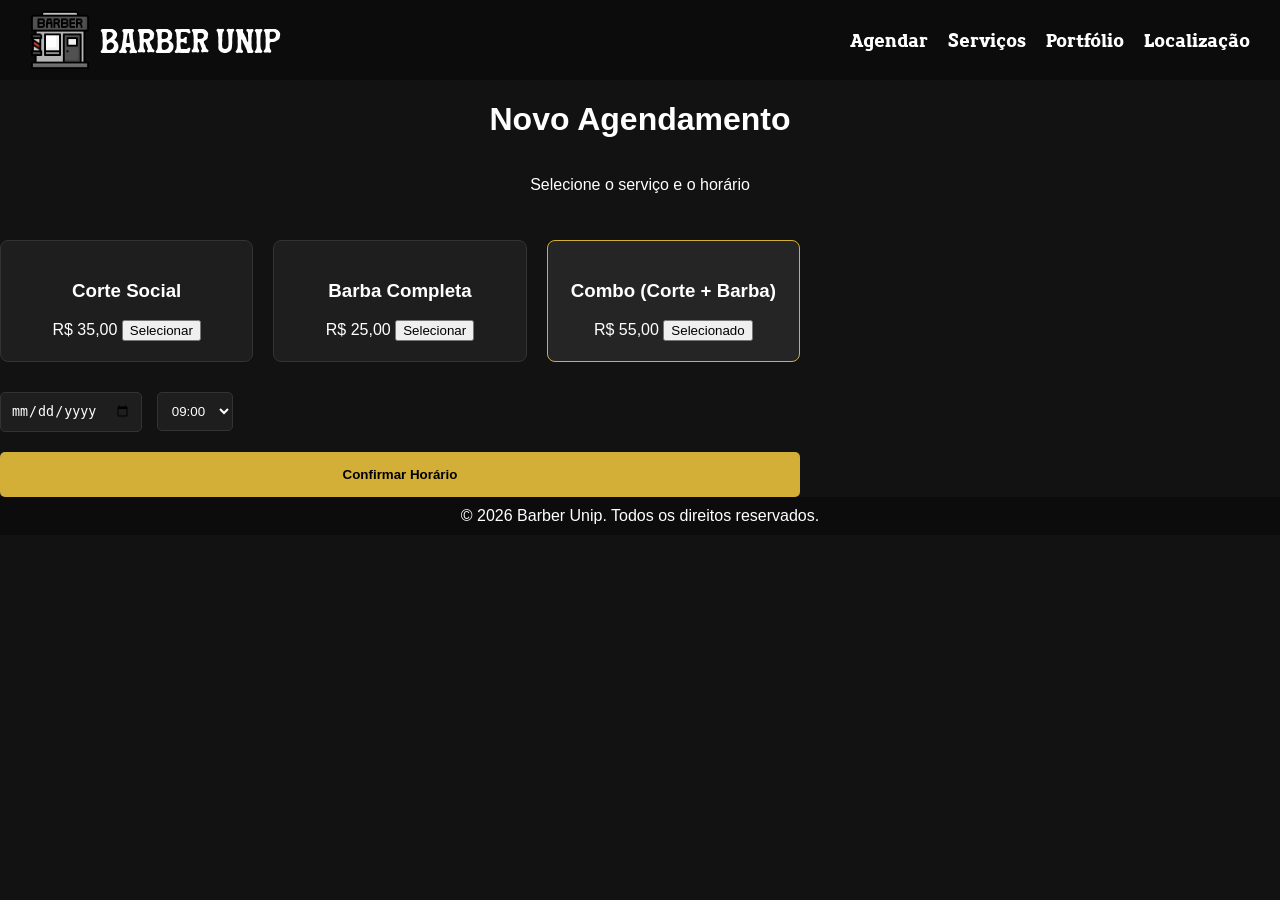
==== pages/index.html @ d5135bbf "Site base" ====
<!DOCTYPE html>
<html lang="pt-br">

<head>
    <meta charset="UTF-8">
    <meta name="viewport" content="width=device-width, initial-scale=1.0">
    <title>Barber Unip</title>

    <!-- Padrão -->
    <link rel="icon" href="/img/icon/favicon.ico" type="image/x-icon">

    <!-- Ícone para dispositivos Apple -->
    <link rel="apple-touch-icon" href="/img/icon/apple-touch-icon.png">

    <!-- WEBP (navegadores modernos) -->
    <link rel="icon" type="image/png" sizes="32x32" href="/img/icon/favicon-32x32.png">
    <link rel="icon" type="image/png" sizes="16x16" href="/img/icon/favicon-16x16.png">

    <link rel="manifest" href="/img/icon/site.webmanifest">

    <link rel="stylesheet" href="/styles/style.css">
</head>

<body>
    <header>
        <nav class="">
            <a href="/pages/index.html" class="Logo">
                <img src="/img/logo/barbearia.png" alt="Logo" class="LogoImg">
                <li>Barber Unip</li>
            </a>
            <ul class="Links">
                <li>
                    <a href="/pages/users.html">Agendar</a>
                </li>
                <li>
                    <a href="/pages/index.html">Serviços</a>
                </li>
                <li>
                    <a href="/pages/conta.html">Portfólio</a>
                </li>
                <li>
                    <a href="/pages/login.html">Localização</a>
                </li>
            </ul>
        </nav>
    </header>
    <div class="titulo">
        <h1>Novo Agendamento</h1>
        <p>Selecione o serviço e o horário</p>
    </div>


    <div class="container">


        <main class="grid-servicos">
            <div class="card">
                <h3>Corte Social</h3>
                <span>R$ 35,00</span>
                <button>Selecionar</button>
            </div>
            <div class="card">
                <h3>Barba Completa</h3>
                <span>R$ 25,00</span>
                <button>Selecionar</button>
            </div>
            <div class="card active">
                <h3>Combo (Corte + Barba)</h3>
                <span>R$ 55,00</span>
                <button>Selecionado</button>
            </div>
        </main>

        <section class="form-agendamento">
            <input type="date" id="data">
            <select id="horario">
                <option value="09:00">09:00</option>
                <option value="10:00">10:00</option>
                <option value="11:00">11:00</option>
            </select>
            <button class="btn-confirmar">Confirmar Horário</button>
        </section>
    </div>
    <footer>
        <p>&copy; 2026 Barber Unip. Todos os direitos reservados.</p>
    </footer>
</body>

</html>
---- styles/style.css ----
@font-face {
    font-family: Nav;
    src: url(../font/BiotripSerif-Bold.ttf) format('truetype');
}

@font-face {
    font-family: Logo;
    src: url(../font/Marley\ Antique.ttf) format('truetype');
}

body {
    background-color: #121212;
    color: #ffffff;
    font-family: 'Segoe UI', sans-serif;
    display: flex;
    flex-direction: column;
    margin: 0px;
    padding: 0px;
}

nav {
    background-color: #0c0c0c;
    display: flex;
    justify-content: space-between;
    align-items: center;
    padding: 10px 30px;

}

nav li {
    list-style: none;
    text-decoration: none;

}

nav a {
    text-decoration: none;
    color: white;
    font-size: 20px;
    font-family: 'Nav';
}

.Logo {
    display: flex;
    align-items: center;
    text-decoration: none;
    color: white;
    font-size: 35px;
    font-family: 'Logo';
}

.LogoImg {
    height: 60px;
    width: auto;
    padding-right: 10px;

}

.Links {
    display: flex;
    align-items: center;
    gap: 20px;
}

.titulo {
    display: flex;
    flex-direction: column;
    align-items: center;
    color: white;

}

.container {
    max-width: 800px;
    width: 100%;
}

.grid-servicos {
    display: grid;
    grid-template-columns: repeat(auto-fit, minmax(200px, 1fr));
    gap: 20px;
    margin: 30px 0;
}

.card {
    background: #1e1e1e;
    padding: 20px;
    border-radius: 8px;
    border: 1px solid #333;
    text-align: center;
    transition: 0.3s;
}

.card:hover {
    border-color: #d4af37;
    /* Cor Ouro/Barbearia */
}

.card.active {
    border-color: #d4af37;
    background: #252525;
}

.btn-confirmar {
    background-color: #d4af37;
    color: #000;
    border: none;
    padding: 15px 30px;
    border-radius: 5px;
    font-weight: bold;
    cursor: pointer;
    width: 100%;
    margin-top: 20px;
}

input,
select {
    padding: 10px;
    border-radius: 5px;
    border: 1px solid #333;
    background: #1e1e1e;
    color: white;
    margin-right: 10px;
}

footer {
    background-color: #0c0c0c;
    color: white;
    text-align: center;
    width: 100%;
}

footer p {
    margin: 10px;
}
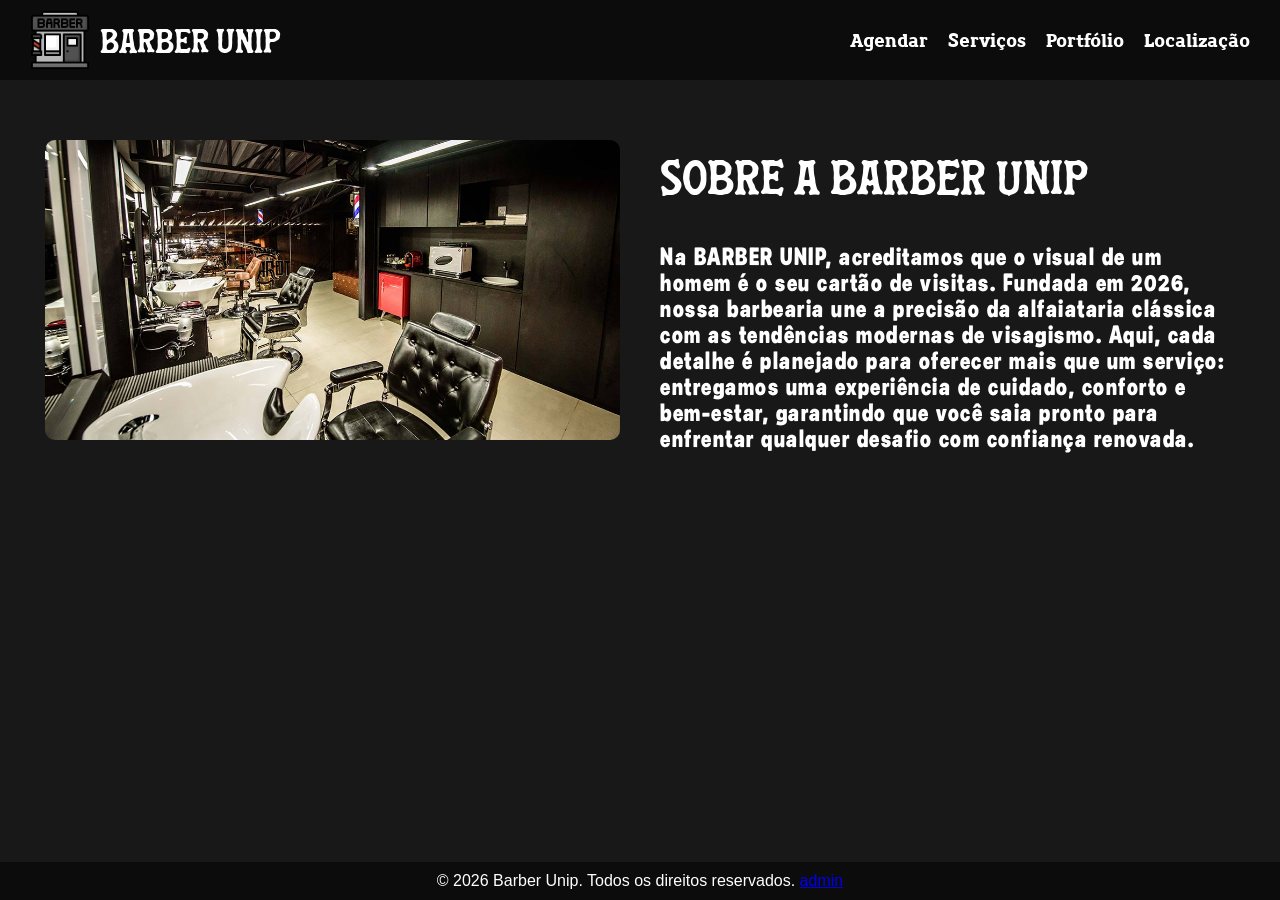
==== commit 60cdd4c0: "Sobre" ====
--- a/pages/index.html
+++ b/pages/index.html
@@ -30,59 +30,33 @@
             </a>
             <ul class="Links">
                 <li>
-                    <a href="/pages/users.html">Agendar</a>
+                    <a href="#agendar">Agendar</a>
                 </li>
                 <li>
-                    <a href="/pages/index.html">Serviços</a>
+                    <a href="#servicos">Serviços</a>
                 </li>
                 <li>
-                    <a href="/pages/conta.html">Portfólio</a>
+                    <a href="#portfolio">Portfólio</a>
                 </li>
                 <li>
-                    <a href="/pages/login.html">Localização</a>
+                    <a href="#localizacao">Localização</a>
                 </li>
             </ul>
         </nav>
     </header>
-    <div class="titulo">
-        <h1>Novo Agendamento</h1>
-        <p>Selecione o serviço e o horário</p>
-    </div>
-
-
     <div class="container">
-
-
-        <main class="grid-servicos">
-            <div class="card">
-                <h3>Corte Social</h3>
-                <span>R$ 35,00</span>
-                <button>Selecionar</button>
+        <section id="sobre" class="secao-flex">
+            <div class="imagem-sobre">
+                <img src="/img/barbearia/barbearia-interno.jpg" alt="Interior da Barbearia">
             </div>
-            <div class="card">
-                <h3>Barba Completa</h3>
-                <span>R$ 25,00</span>
-                <button>Selecionar</button>
+            <div class="texto-sobre">
+                <h1>Sobre a BARBER UNIP</h1>
+                <p>Na BARBER UNIP, acreditamos que o visual de um homem é o seu cartão de visitas. Fundada em 2026, nossa barbearia une a precisão da alfaiataria clássica com as tendências modernas de visagismo. Aqui, cada detalhe é planejado para oferecer mais que um serviço: entregamos uma experiência de cuidado, conforto e bem-estar, garantindo que você saia pronto para enfrentar qualquer desafio com confiança renovada.</p>
             </div>
-            <div class="card active">
-                <h3>Combo (Corte + Barba)</h3>
-                <span>R$ 55,00</span>
-                <button>Selecionado</button>
-            </div>
-        </main>
-
-        <section class="form-agendamento">
-            <input type="date" id="data">
-            <select id="horario">
-                <option value="09:00">09:00</option>
-                <option value="10:00">10:00</option>
-                <option value="11:00">11:00</option>
-            </select>
-            <button class="btn-confirmar">Confirmar Horário</button>
         </section>
     </div>
     <footer>
-        <p>&copy; 2026 Barber Unip. Todos os direitos reservados.</p>
+        <p>&copy; 2026 Barber Unip. Todos os direitos reservados. <a href="/pages/admin.html">admin</a></p>
     </footer>
 </body>
 
--- a/styles/style.css
+++ b/styles/style.css
@@ -8,14 +8,28 @@
     src: url(../font/Marley\ Antique.ttf) format('truetype');
 }
 
+@font-face {
+    font-family: texto;
+    src: url(../font/Eloura\ Sans.otf) format('truetype');
+}
+
+/* Responsividade (Para celular) */
+@media (max-width: 768px) {
+    .secao-flex {
+        flex-direction: column;
+        /* No celular, o texto fica embaixo da foto */
+    }
+}
+
 body {
-    background-color: #121212;
+    background-color: #181818;
     color: #ffffff;
     font-family: 'Segoe UI', sans-serif;
     display: flex;
     flex-direction: column;
     margin: 0px;
     padding: 0px;
+    height: 100vh;
 }
 
 nav {
@@ -71,56 +85,11 @@
 }
 
 .container {
-    max-width: 800px;
-    width: 100%;
-}
-
-.grid-servicos {
-    display: grid;
-    grid-template-columns: repeat(auto-fit, minmax(200px, 1fr));
-    gap: 20px;
-    margin: 30px 0;
-}
-
-.card {
-    background: #1e1e1e;
-    padding: 20px;
-    border-radius: 8px;
-    border: 1px solid #333;
-    text-align: center;
-    transition: 0.3s;
-}
-
-.card:hover {
-    border-color: #d4af37;
-    /* Cor Ouro/Barbearia */
-}
-
-.card.active {
-    border-color: #d4af37;
-    background: #252525;
-}
-
-.btn-confirmar {
-    background-color: #d4af37;
-    color: #000;
-    border: none;
-    padding: 15px 30px;
-    border-radius: 5px;
-    font-weight: bold;
-    cursor: pointer;
-    width: 100%;
-    margin-top: 20px;
-}
-
-input,
-select {
-    padding: 10px;
-    border-radius: 5px;
-    border: 1px solid #333;
-    background: #1e1e1e;
-    color: white;
-    margin-right: 10px;
+    display: flex;
+    flex-direction: column;
+    flex: 1;
+    padding-left: 30px;
+    padding-right: 30px;
 }
 
 footer {
@@ -132,4 +101,46 @@
 
 footer p {
     margin: 10px;
+}
+
+/* Configuração das seções que dividem o espaço (Lado a Lado) */
+.secao-flex {
+    display: flex;
+    align-items: center;
+    padding: 30px 15px;
+    gap: 40px;
+}
+
+#sobre img {
+    width: 100%;
+    height: auto;
+    border-radius: 10px;
+}
+
+.secao-flex>div {
+    flex: 1;
+    /* Faz os dois lados terem o mesmo tamanho */
+}
+
+.texto-sobre {
+    align-self: flex-start;
+}
+
+.texto-sobre h1 {
+    font-size: 50px;
+    font-family: Logo;
+    font-weight: normal;
+}
+
+.texto-sobre p {
+    font-size: 22px;
+    font-family: texto;
+    font-weight: normal;
+    letter-spacing: 1.5px;
+}
+
+/* Seção Padrão (Conteúdo Centralizado) */
+.secao-padrao {
+    text-align: center;
+
 }
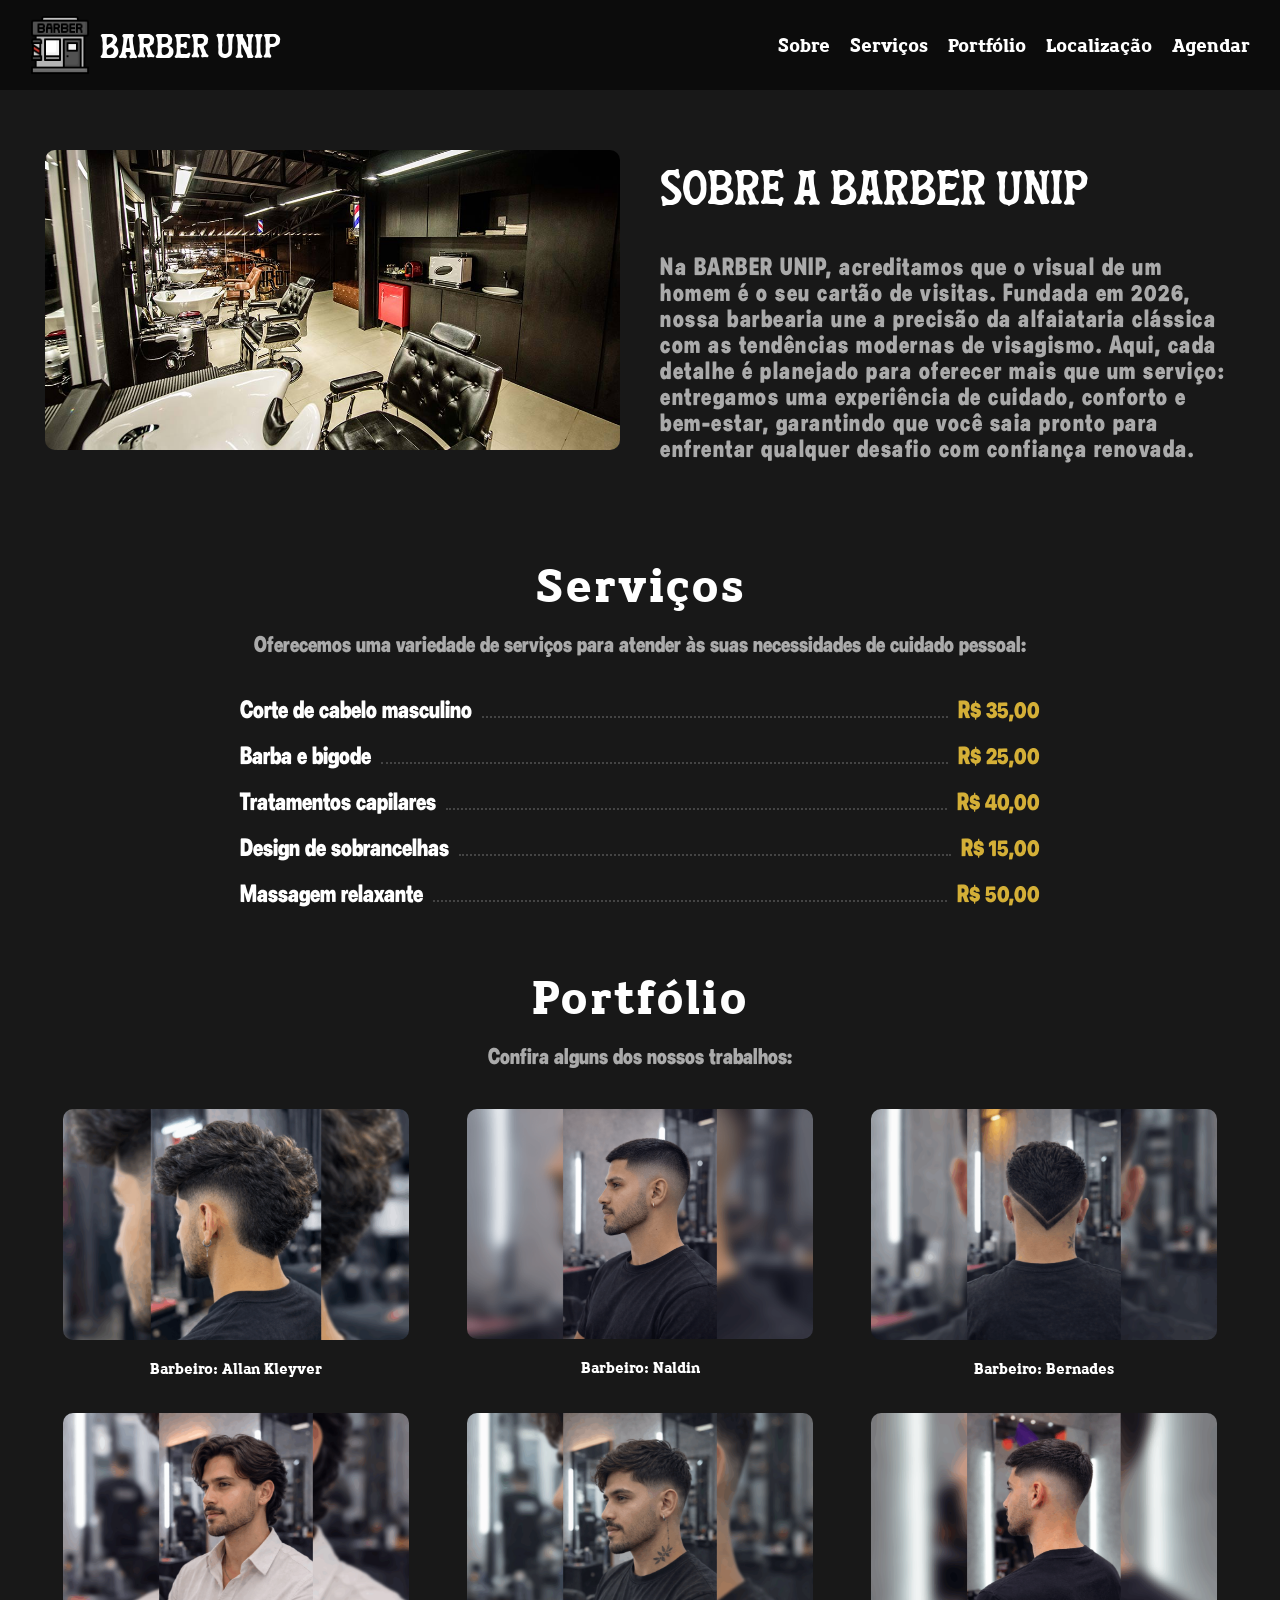
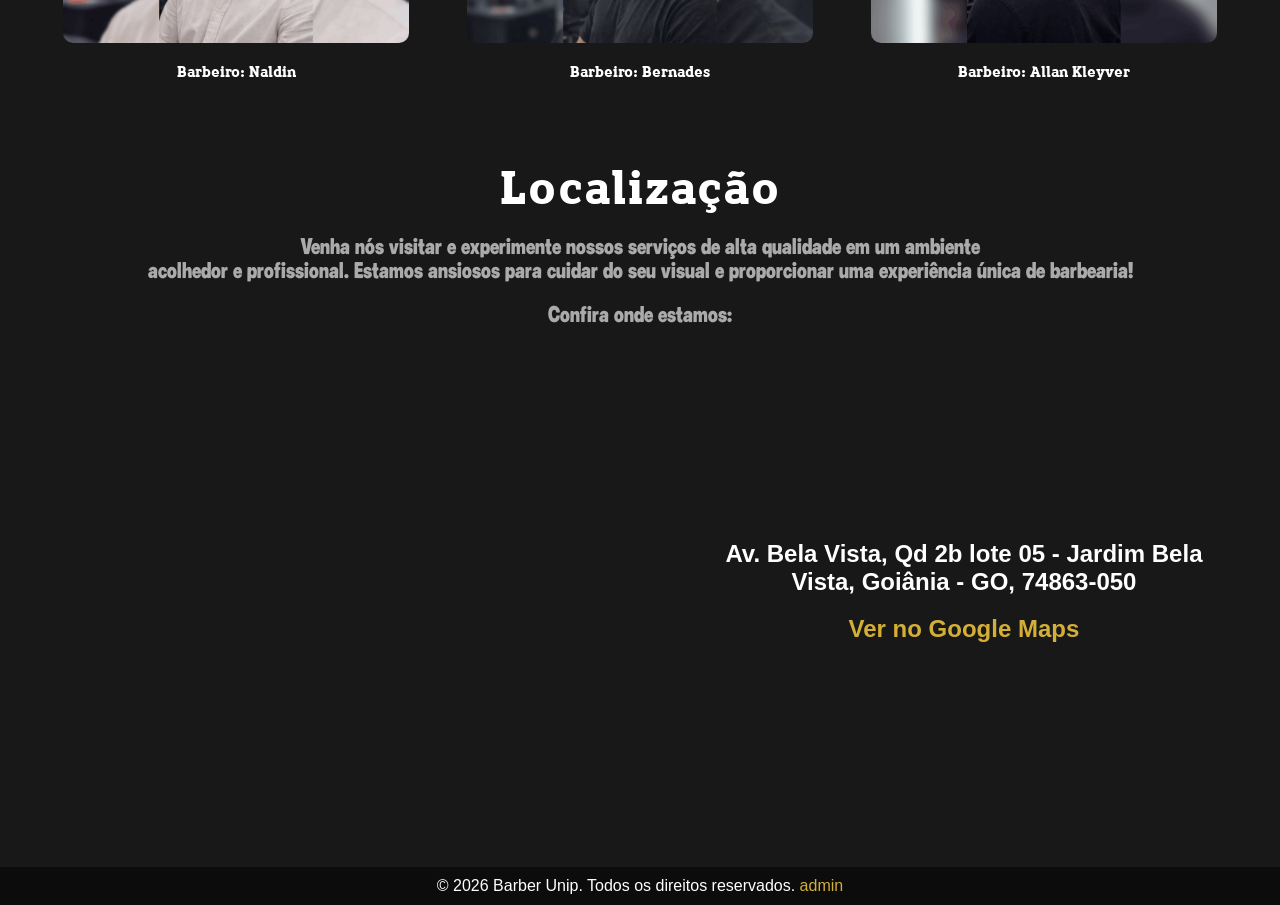
==== commit 80d7422d: "FOTOS | PORTFOLIO | LOCALIZAÇÃO" ====
--- a/pages/index.html
+++ b/pages/index.html
@@ -30,7 +30,7 @@
             </a>
             <ul class="Links">
                 <li>
-                    <a href="#agendar">Agendar</a>
+                    <a href="#sobre">Sobre</a>
                 </li>
                 <li>
                     <a href="#servicos">Serviços</a>
@@ -41,23 +41,129 @@
                 <li>
                     <a href="#localizacao">Localização</a>
                 </li>
+                <li>
+                    <a href="#agendar">Agendar</a>
+                </li>
+
             </ul>
         </nav>
     </header>
-    <div class="container">
+    <div class="container-sobre">
         <section id="sobre" class="secao-flex">
             <div class="imagem-sobre">
                 <img src="/img/barbearia/barbearia-interno.jpg" alt="Interior da Barbearia">
             </div>
             <div class="texto-sobre">
                 <h1>Sobre a BARBER UNIP</h1>
-                <p>Na BARBER UNIP, acreditamos que o visual de um homem é o seu cartão de visitas. Fundada em 2026, nossa barbearia une a precisão da alfaiataria clássica com as tendências modernas de visagismo. Aqui, cada detalhe é planejado para oferecer mais que um serviço: entregamos uma experiência de cuidado, conforto e bem-estar, garantindo que você saia pronto para enfrentar qualquer desafio com confiança renovada.</p>
+                <p>Na BARBER UNIP, acreditamos que o visual de um homem é o seu cartão de visitas. Fundada em 2026,
+                    nossa barbearia une a precisão da alfaiataria clássica com as tendências modernas de visagismo.
+                    Aqui, cada detalhe é planejado para oferecer mais que um serviço: entregamos uma experiência de
+                    cuidado, conforto e bem-estar, garantindo que você saia pronto para enfrentar qualquer desafio com
+                    confiança renovada.</p>
             </div>
         </section>
     </div>
-    <footer>
-        <p>&copy; 2026 Barber Unip. Todos os direitos reservados. <a href="/pages/admin.html">admin</a></p>
-    </footer>
+
+    <section id="servicos" class="secao">
+        <div class="titulo">
+            <h1>Serviços</h1>
+            <p>Oferecemos uma variedade de serviços para atender às suas necessidades de cuidado pessoal:</p>
+        </div>
+
+        <div class="lista-servicos">
+            <div class="item-servico">
+                <span class="servico-nome">Corte de cabelo masculino</span>
+                <span class="servico-linha"></span>
+                <span class="servico-preco">R$ 35,00</span>
+            </div>
+            <div class="item-servico">
+                <span class="servico-nome">Barba e bigode</span>
+                <span class="servico-linha"></span>
+                <span class="servico-preco">R$ 25,00</span>
+            </div>
+            <div class="item-servico">
+                <span class="servico-nome">Tratamentos capilares</span>
+                <span class="servico-linha"></span>
+                <span class="servico-preco">R$ 40,00</span>
+            </div>
+            <div class="item-servico">
+                <span class="servico-nome">Design de sobrancelhas</span>
+                <span class="servico-linha"></span>
+                <span class="servico-preco">R$ 15,00</span>
+            </div>
+            <div class="item-servico">
+                <span class="servico-nome">Massagem relaxante</span>
+                <span class="servico-linha"></span>
+                <span class="servico-preco">R$ 50,00</span>
+            </div>
+        </div>
+    </section>
+    <div class="container">
+        <section id="portfolio" class="secao">
+            <div class="titulo">
+                <h1>Portfólio</h1>
+                <p>Confira alguns dos nossos trabalhos:</p>
+            </div>
+
+            <div class="portfolio">
+                <div class="fotos">
+                    <img src="/img/cortes/portfolio1.png" alt="Moicano com fade">
+                    <p>Barbeiro: Allan Kleyver</p>
+                </div>
+                <div class="fotos">
+                    <img src="/img/cortes/portfolio2.jpg" alt="Fade alto">
+                    <p>Barbeiro: Naldin</p>
+
+                </div>
+                <div class="fotos">
+                    <img src="/img/cortes/portfolio3.png" alt="V atrás com fade">
+                    <p>Barbeiro: Bernades</p>
+                </div>
+                <div class="fotos">
+                    <img src="/img/cortes/portfolio4.png" alt="Corte social na tesoura">
+                    <p>Barbeiro: Naldin</p>
+                </div>
+                <div class="fotos">
+                    <img src="/img/cortes/portfolio5.png" alt="Taper fade com barba desenhada">
+                    <p>Barbeiro: Bernades </p>
+                </div>
+                <div class="fotos">
+                    <img src="/img/cortes/portfolio6.png" alt="Degradê tradicional">
+                    <p>Barbeiro: Allan Kleyver</p>
+                </div>
+
+            </div>
+        </section>
+        <div class="container">
+            <section id="localizacao" class="secao">
+                <div class="titulo">
+                    <h1>Localização</h1>
+                    <p> Venha nós visitar e experimente nossos serviços de alta qualidade em um ambiente <br> acolhedor
+                        e
+                        profissional. Estamos ansiosos para cuidar do seu visual e proporcionar uma experiência única de
+                        barbearia!</p>
+                    <p>Confira onde estamos:</p>
+                </div>
+                <div class="mapa">
+                    <iframe
+                        src="https://www.google.com/maps/embed?pb=!1m18!1m12!1m3!1d238.80338895675038!2d-49.240305954019234!3d-16.734123939343437!2m3!1f0!2f0!3f0!3m2!1i1024!2i768!4f13.1!3m3!1m2!1s0x935ef063b7679c6f%3A0xc5a39194d233e274!2sBernardes%20barbearia!5e0!3m2!1spt-BR!2sbr!4v1777995724150!5m2!1spt-BR!2sbr"
+                        loading="lazy" referrerpolicy="no-referrer-when-downgrade"></iframe>
+                    <div>
+                        <h1>
+                            Av. Bela Vista, Qd 2b lote 05 - Jardim Bela Vista, Goiânia - GO, 74863-050
+                        </h1>
+                        <h1>
+                        <a href="https://www.google.com/maps/dir/?api=1&destination=jardim+bela+-+Av.+Bela+Vista%2C+Qd+2b+lote+05+-+Jardim+Bela+Vista%2C+Goiânia+-+GO%2C+74863-050" target="_blank">Ver no Google Maps</a>
+                        </h1>
+                    </div>
+
+            </section>
+
+            
+
+            <footer>
+                <p>&copy; 2026 Barber Unip. Todos os direitos reservados. <a href="/pages/login.html">admin</a></p>
+            </footer>
 </body>
 
 </html>
--- a/styles/style.css
+++ b/styles/style.css
@@ -19,7 +19,13 @@
         flex-direction: column;
         /* No celular, o texto fica embaixo da foto */
     }
-}
+
+    .servico-nome,
+    .servico-preco {
+        font-size: 18px;
+    }
+}
+
 
 body {
     background-color: #181818;
@@ -38,6 +44,10 @@
     justify-content: space-between;
     align-items: center;
     padding: 10px 30px;
+    position: fixed;
+    width: 100%;
+    box-sizing: border-box;
+    height: 10vh;
 
 }
 
@@ -76,15 +86,14 @@
     gap: 20px;
 }
 
-.titulo {
+.container {
     display: flex;
     flex-direction: column;
-    align-items: center;
-    color: white;
-
-}
-
-.container {
+    flex: 1;
+    padding: 0px;
+}
+
+.container-sobre {
     display: flex;
     flex-direction: column;
     flex: 1;
@@ -109,6 +118,10 @@
     align-items: center;
     padding: 30px 15px;
     gap: 40px;
+}
+
+#sobre {
+    padding-top: 120px;
 }
 
 #sobre img {
@@ -128,19 +141,134 @@
 
 .texto-sobre h1 {
     font-size: 50px;
-    font-family: Logo;
+    font-family: 'Logo';
     font-weight: normal;
 }
 
 .texto-sobre p {
     font-size: 22px;
-    font-family: texto;
+    font-family: 'texto';
     font-weight: normal;
     letter-spacing: 1.5px;
-}
-
-/* Seção Padrão (Conteúdo Centralizado) */
-.secao-padrao {
+    color: #aaaaaa;
+}
+
+/* Seção Padrão*/
+
+.secao {
+    padding: 0px;
+    background-color: #181818;
+    /* Mantendo o padrão do seu body */
+    color: white;
     text-align: center;
-
+}
+
+.titulo {
+    text-align: center;
+    margin-bottom: 40px;
+}
+
+.titulo h1 {
+    font-family: 'Nav';
+    font-size: 50px;
+    margin-bottom: 10px;
+    letter-spacing: 2px;
+}
+
+.titulo p {
+    font-family: 'texto';
+    font-size: 20px;
+    color: #aaaaaa;
+}
+
+.lista-servicos {
+    max-width: 800px;
+    margin: 0 auto;
+    /* Centraliza a tabela na tela */
+}
+
+.item-servico {
+    display: flex;
+    align-items: baseline;
+    /* Alinha o texto pela base */
+    margin-bottom: 20px;
+}
+
+.servico-nome {
+    font-family: 'texto';
+    font-size: 22px;
+    white-space: nowrap;
+}
+
+.servico-linha {
+    flex: 1;
+    /* Faz a linha ocupar todo o espaço central */
+    border-bottom: 2px dotted #444;
+    /* Cria o efeito pontilhado */
+    margin: 0 10px;
+}
+
+.servico-preco {
+    font-family: 'texto';
+    /* Usando sua fonte de destaque */
+    font-size: 22px;
+    color: #d4af37;
+    /* Dourado para destacar o preço */
+}
+
+.portfolio {
+    display: flex;
+    flex-wrap: wrap;
+    ;
+    justify-content: center;
+    padding-bottom: 20px;
+    gap: 20px;
+}
+
+.fotos {
+    width: 30%;
+    font-family: 'nav';
+    font-weight: normal;
+    color: #fff;
+}
+
+.fotos img {
+    width: 90%;
+    height: auto;
+    border-radius: 10px;
+    object-fit: cover;
+}
+
+.mapa {
+    display: flex;
+    flex-direction: row;
+    align-items: center;
+    justify-content: center;
+    padding: 0px 50px 50px 50px;
+}
+
+.mapa iframe {
+    border: 0;
+    border-radius: 15px;
+    width: 80%;
+    height: 450px;
+}
+
+.mapa h1 {
+    padding-left: 30px;
+}
+
+.mapa a {
+    color: #d4af37;
+    text-decoration: none;
+}
+
+.mapa a:hover {
+    color: #685414;
+}
+
+
+footer a {
+    color: #d4af37;
+    text-decoration: none;
 }
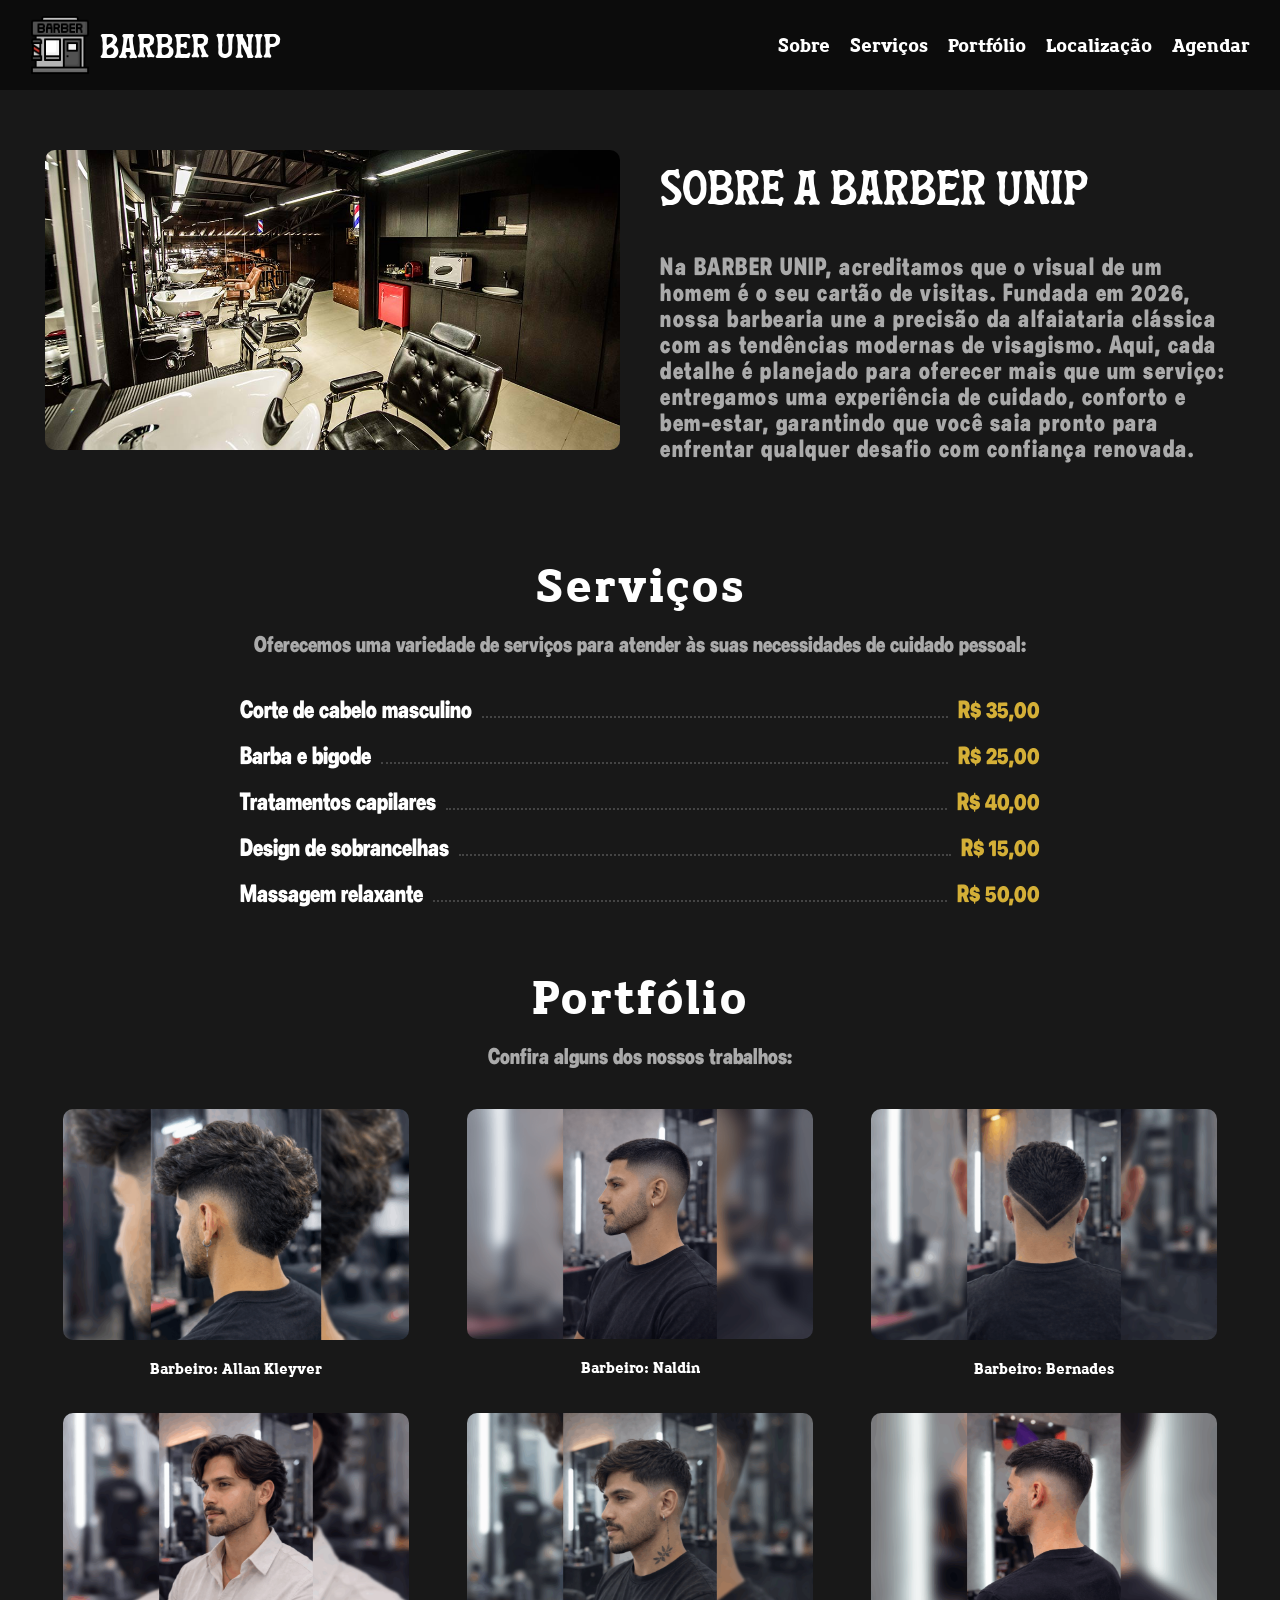
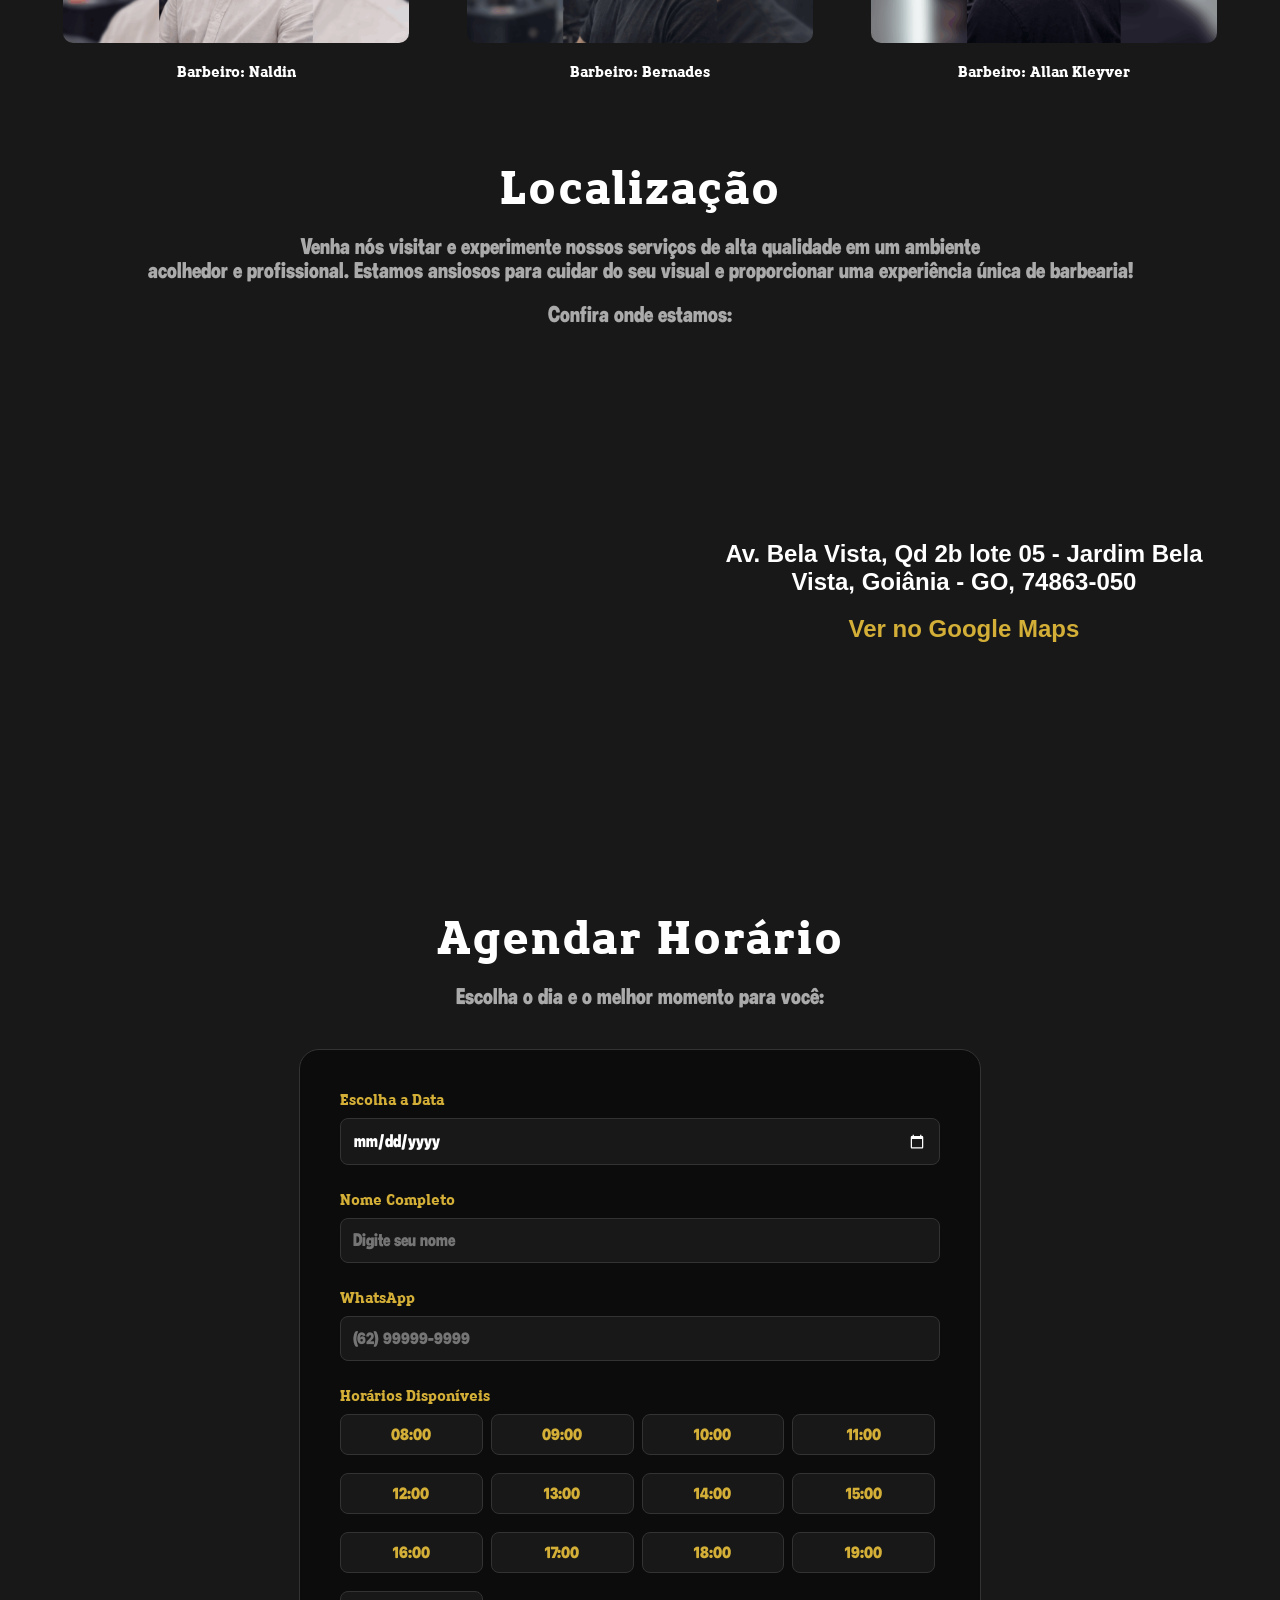
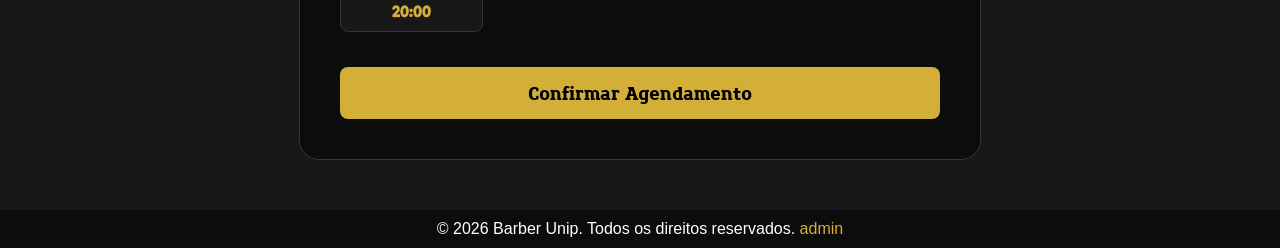
==== commit cdd222e4: "Teste agendamento" ====
--- a/pages/index.html
+++ b/pages/index.html
@@ -153,17 +153,85 @@
                             Av. Bela Vista, Qd 2b lote 05 - Jardim Bela Vista, Goiânia - GO, 74863-050
                         </h1>
                         <h1>
-                        <a href="https://www.google.com/maps/dir/?api=1&destination=jardim+bela+-+Av.+Bela+Vista%2C+Qd+2b+lote+05+-+Jardim+Bela+Vista%2C+Goiânia+-+GO%2C+74863-050" target="_blank">Ver no Google Maps</a>
+                            <a href="https://www.google.com/maps/dir/?api=1&destination=jardim+bela+-+Av.+Bela+Vista%2C+Qd+2b+lote+05+-+Jardim+Bela+Vista%2C+Goiânia+-+GO%2C+74863-050"
+                                target="_blank">Ver no Google Maps</a>
                         </h1>
                     </div>
 
             </section>
 
-            
+            <section id="agendar" class="secao">
+                <div class="titulo">
+                    <h1>Agendar Horário</h1>
+                    <p>Escolha o dia e o melhor momento para você:</p>
+                </div>
+                <div class="container-agendamento">
+                    <form class="formulario-agendamento">
+                        <!-- CAMPO DE DATA -->
+                        <div class="grupo-input">
+                            <label for="data">Escolha a Data</label>
+                            <input type="date" id="data" required>
+                        </div>
+
+                        <div class="grupo-input">
+                            <label for="nome">Nome Completo</label>
+                            <input type="text" id="nome" placeholder="Digite seu nome" required>
+                        </div>
+
+                        <div class="grupo-input">
+                            <label for="whatsapp">WhatsApp</label>
+                            <input type="tel" id="whatsapp" placeholder="(62) 99999-9999" required>
+                        </div>
+
+                        <!-- GRADE DE HORÁRIOS (8h às 20h) -->
+                        <div class="grupo-input">
+                            <label>Horários Disponíveis</label>
+                            <div class="grade-horarios">
+                                <!-- Manhã -->
+                                <label class="card-horario"><input type="radio" name="horario"
+                                        value="08:00"><span>08:00</span></label>
+                                <label class="card-horario"><input type="radio" name="horario"
+                                        value="09:00"><span>09:00</span></label>
+                                <label class="card-horario"><input type="radio" name="horario"
+                                        value="10:00"><span>10:00</span></label>
+                                <label class="card-horario"><input type="radio" name="horario"
+                                        value="11:00"><span>11:00</span></label>
+
+                                <!-- Tarde -->
+                                <label class="card-horario"><input type="radio" name="horario"
+                                        value="12:00"><span>12:00</span></label>
+                                <label class="card-horario"><input type="radio" name="horario"
+                                        value="13:00"><span>13:00</span></label>
+                                <label class="card-horario"><input type="radio" name="horario"
+                                        value="14:00"><span>14:00</span></label>
+                                <label class="card-horario"><input type="radio" name="horario"
+                                        value="15:00"><span>15:00</span></label>
+                                <label class="card-horario"><input type="radio" name="horario"
+                                        value="16:00"><span>16:00</span></label>
+                                <label class="card-horario"><input type="radio" name="horario"
+                                        value="17:00"><span>17:00</span></label>
+
+                                <!-- Noite -->
+                                <label class="card-horario"><input type="radio" name="horario"
+                                        value="18:00"><span>18:00</span></label>
+                                <label class="card-horario"><input type="radio" name="horario"
+                                        value="19:00"><span>19:00</span></label>
+                                <label class="card-horario"><input type="radio" name="horario"
+                                        value="20:00"><span>20:00</span></label>
+                            </div>
+                        </div>
+
+                        <button type="submit" class="btn-agendar">Confirmar Agendamento</button>
+                    </form>
+                </div>
+
+            </section>
 
             <footer>
                 <p>&copy; 2026 Barber Unip. Todos os direitos reservados. <a href="/pages/login.html">admin</a></p>
             </footer>
+
+            <script src="/script/script.js"></script>
 </body>
 
 </html>
--- a/styles/style.css
+++ b/styles/style.css
@@ -35,7 +35,7 @@
     flex-direction: column;
     margin: 0px;
     padding: 0px;
-    height: 100vh;
+    min-height: 100vh;
 }
 
 nav {
@@ -59,7 +59,7 @@
 
 nav a {
     text-decoration: none;
-    color: white;
+    color: #fff;
     font-size: 20px;
     font-family: 'Nav';
 }
@@ -68,7 +68,7 @@
     display: flex;
     align-items: center;
     text-decoration: none;
-    color: white;
+    color: #fff;
     font-size: 35px;
     font-family: 'Logo';
 }
@@ -99,17 +99,6 @@
     flex: 1;
     padding-left: 30px;
     padding-right: 30px;
-}
-
-footer {
-    background-color: #0c0c0c;
-    color: white;
-    text-align: center;
-    width: 100%;
-}
-
-footer p {
-    margin: 10px;
 }
 
 /* Configuração das seções que dividem o espaço (Lado a Lado) */
@@ -267,8 +256,138 @@
     color: #685414;
 }
 
+/* Container Principal */
+.container-agendamento {
+    max-width: 600px;
+    margin: 0 auto 50px;
+    background-color: #0c0c0c;
+    padding: 40px;
+    border-radius: 20px;
+    border: 1px solid #333;
+}
+
+/* Campos de Input e Labels */
+.grupo-input {
+    display: flex;
+    flex-direction: column;
+    text-align: left;
+    margin-bottom: 25px;
+}
+
+.grupo-input label {
+    font-family: 'Nav';
+    margin-bottom: 10px;
+    color: #d4af37;
+}
+
+.grupo-input input {
+    background: #181818;
+    border: 1px solid #333;
+    padding: 12px;
+    border-radius: 8px;
+    color: white;
+    font-family: 'texto';
+    font-size: 16px;
+}
+
+/* Ícone do Calendário */
+input[type="date"]::-webkit-calendar-picker-indicator {
+    filter: invert(1);
+    cursor: pointer;
+}
+
+/* Grade de Horários */
+.grade-horarios {
+    display: grid;
+    grid-template-columns: repeat(4, 1fr);
+    gap: 8px;
+    max-height: 250px;
+    overflow-y: auto;
+    padding-right: 5px;
+}
+
+/* Cards de Horário Estilizados */
+.card-horario input {
+    display: none;
+}
+
+.card-horario span {
+    display: block;
+    padding: 10px;
+    background: #181818;
+    border: 1px solid #333;
+    border-radius: 8px;
+    text-align: center;
+    cursor: pointer;
+    transition: 0.3s;
+    font-family: 'texto';
+}
+
+.card-horario input:checked+span {
+    background: #d4af37;
+    color: #000;
+    border-color: #d4af37;
+    font-weight: bold;
+}
+
+.card-horario span:hover {
+    border-color: #d4af37;
+}
+
+/* Botão de Envio */
+.btn-agendar {
+    width: 100%;
+    padding: 15px;
+    background-color: #d4af37;
+    color: #000;
+    border: none;
+    border-radius: 8px;
+    font-family: 'Nav';
+    font-size: 20px;
+    cursor: pointer;
+    transition: 0.3s;
+    font-weight: bold;
+}
+
+.btn-agendar:hover {
+    background-color: #bfa030;
+    transform: translateY(-2px);
+}
+
+/* Estilização do Scroll (Webkit) */
+.grade-horarios::-webkit-scrollbar {
+    width: 5px;
+}
+
+.grade-horarios::-webkit-scrollbar-thumb {
+    background: #d4af37;
+    border-radius: 10px;
+}
+
+/* Responsividade Unificada */
+@media (max-width: 768px) {
+    .container-agendamento {
+        margin: 0 20px 50px;
+        padding: 20px;
+    }
+
+    .grade-horarios {
+        grid-template-columns: repeat(3, 1fr);
+    }
+}
 
 footer a {
     color: #d4af37;
     text-decoration: none;
+}
+
+footer {
+    background-color: #0c0c0c;
+    color: white;
+    text-align: center;
+    width: 100%;
+}
+
+footer p {
+    margin: 10px;
 }
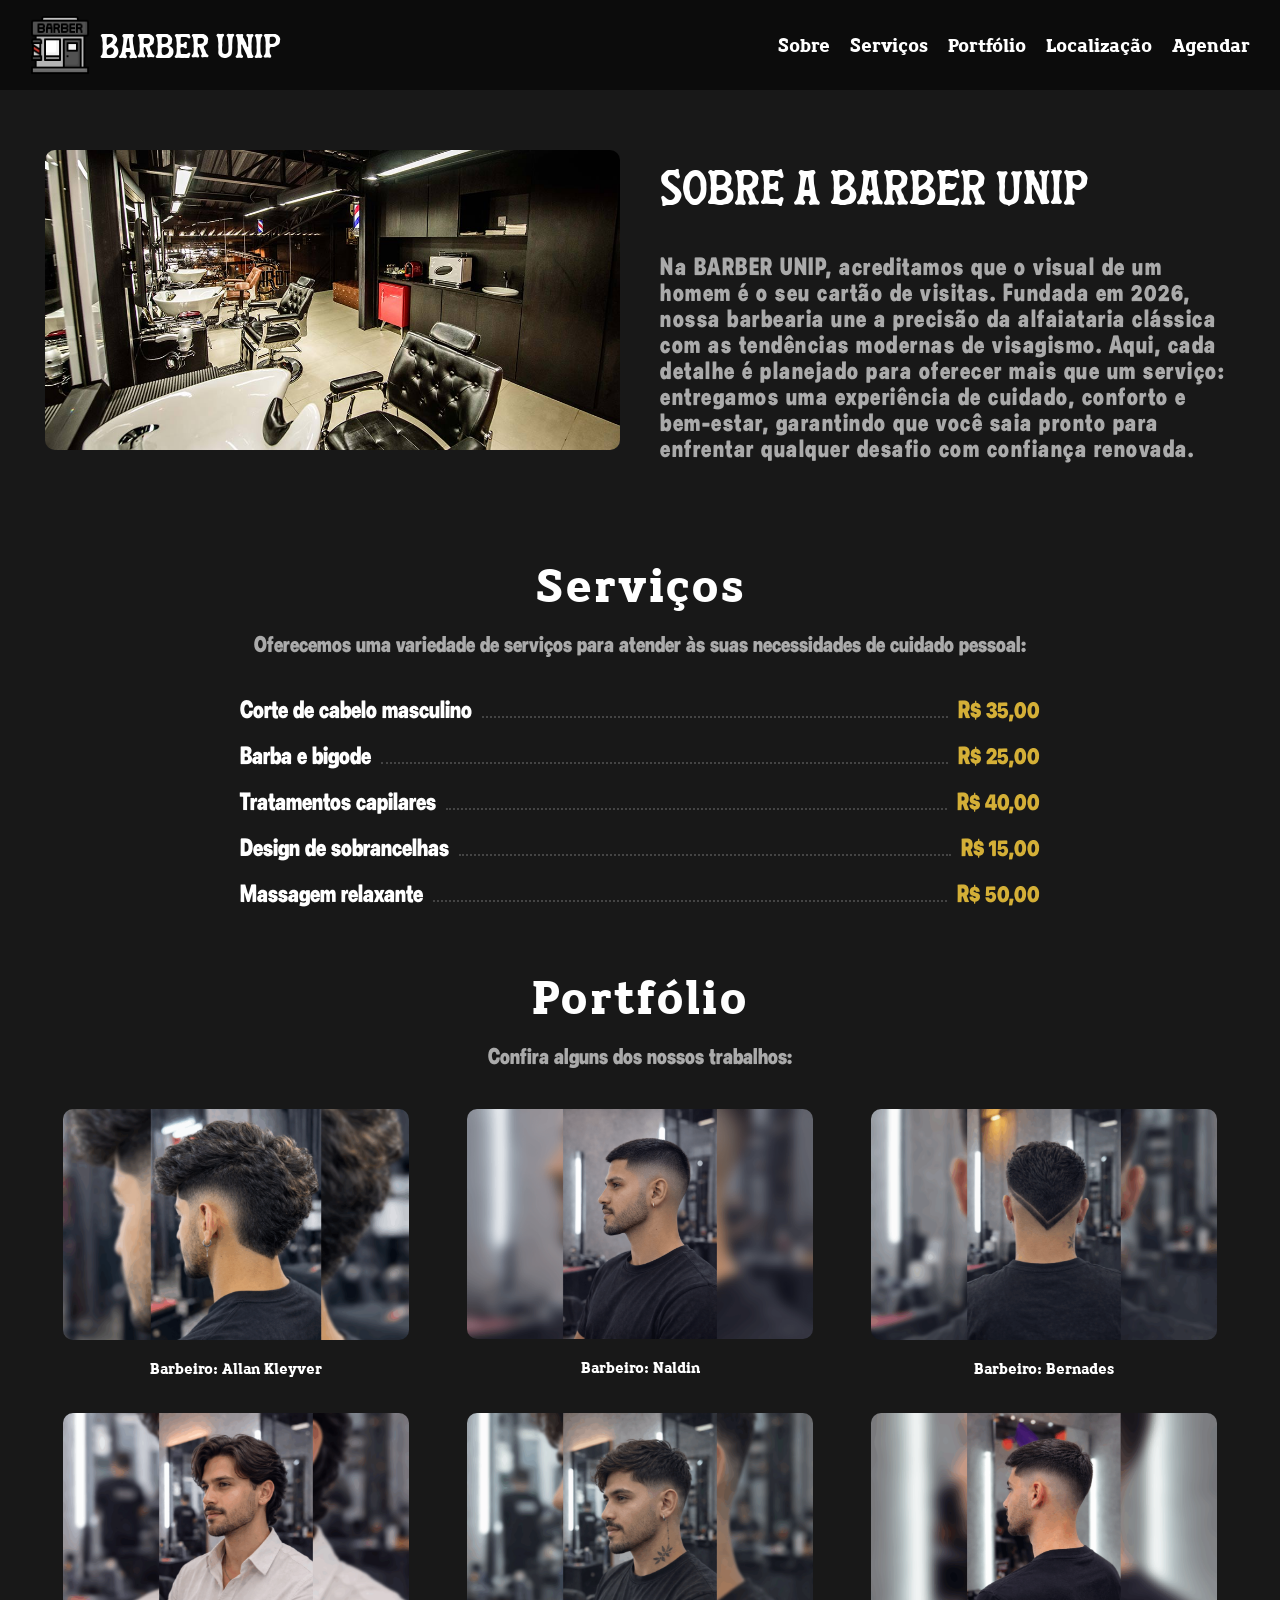
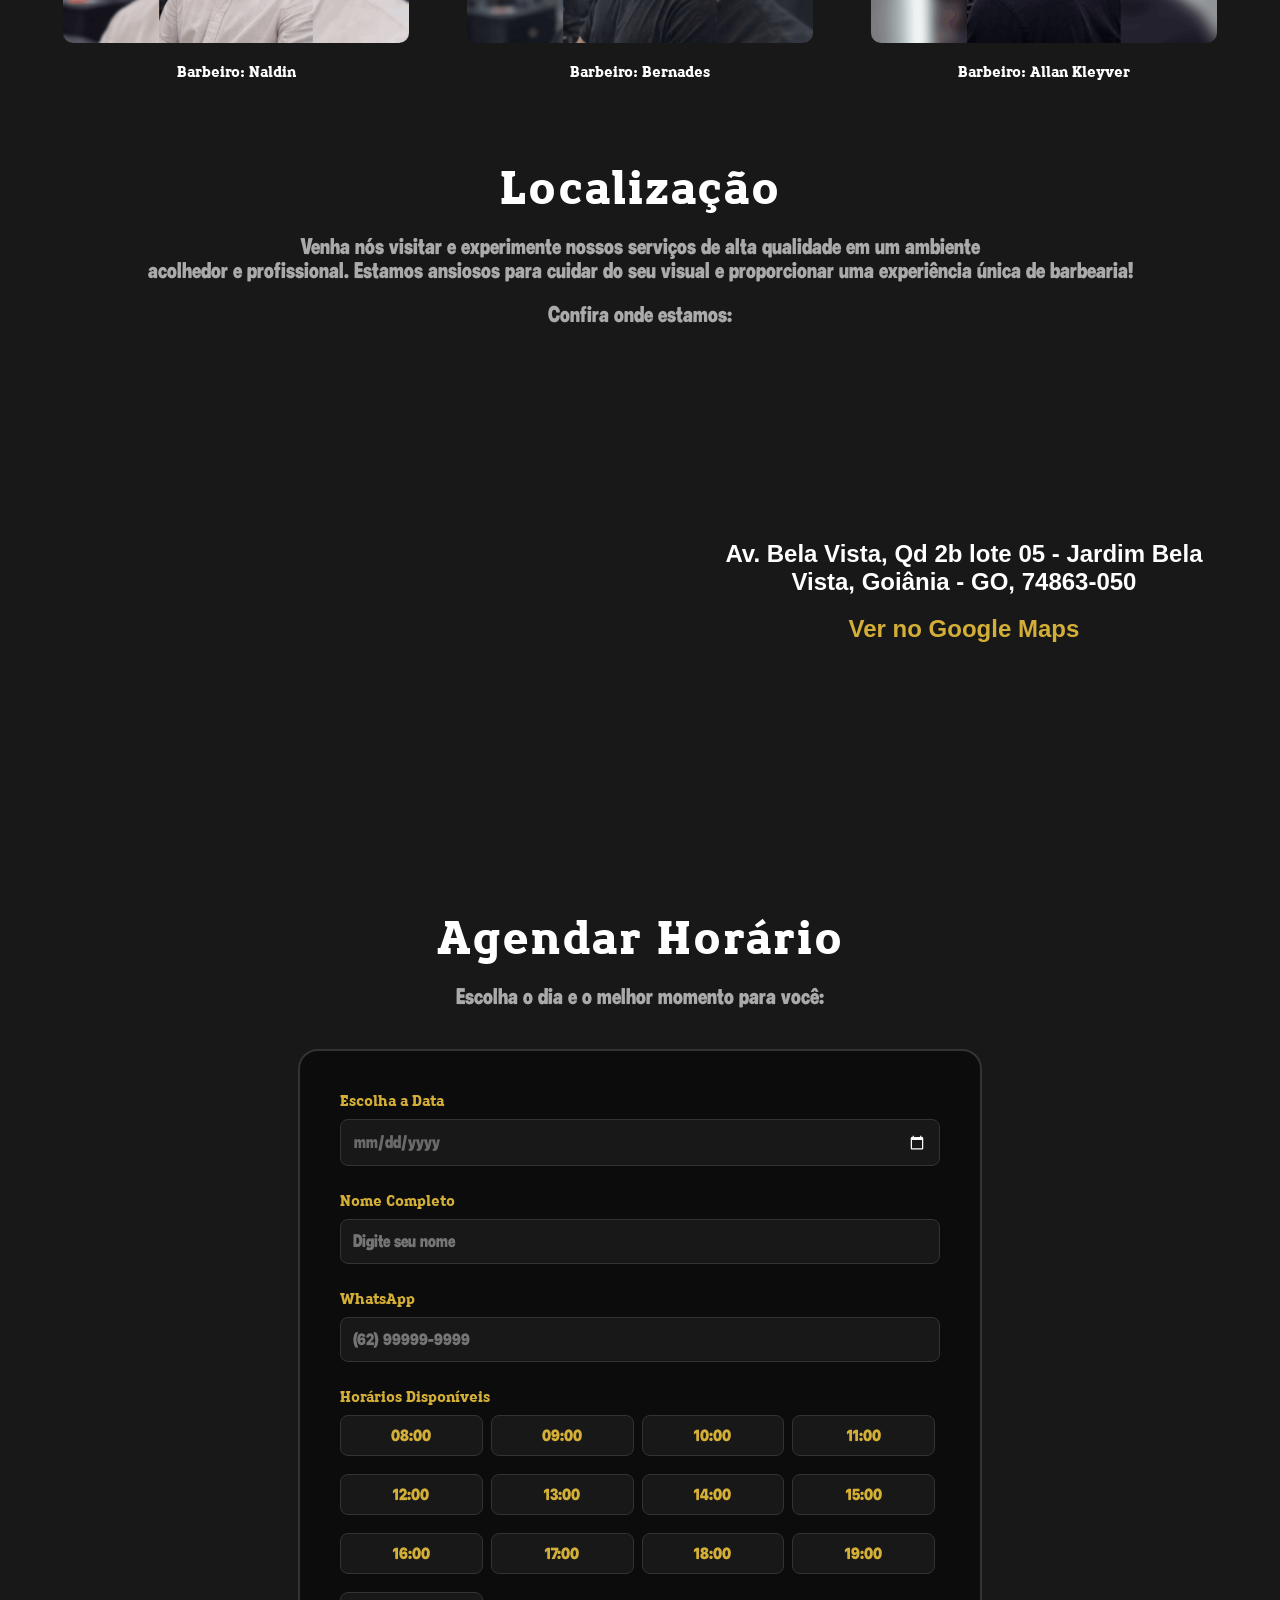
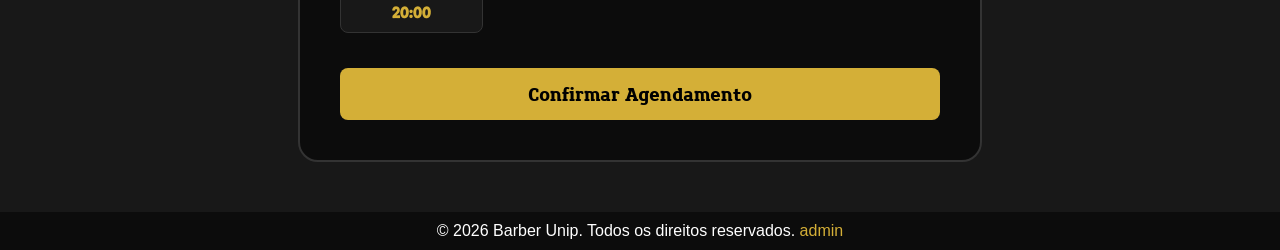
==== commit 6993e113: "AGENDAMENTO | ADMIN CORTES" ====
--- a/pages/index.html
+++ b/pages/index.html
@@ -165,7 +165,7 @@
                     <h1>Agendar Horário</h1>
                     <p>Escolha o dia e o melhor momento para você:</p>
                 </div>
-                <div class="container-agendamento">
+                <div class="agendamentoBloco">
                     <form class="formulario-agendamento">
                         <!-- CAMPO DE DATA -->
                         <div class="grupo-input">
@@ -180,7 +180,7 @@
 
                         <div class="grupo-input">
                             <label for="whatsapp">WhatsApp</label>
-                            <input type="tel" id="whatsapp" placeholder="(62) 99999-9999" required>
+                            <input type="tel" id="whatsapp" placeholder="(62) 99999-9999" maxlength="15" onkeyup="mascaraTelefone(event)" required>
                         </div>
 
                         <!-- GRADE DE HORÁRIOS (8h às 20h) -->
--- a/styles/style.css
+++ b/styles/style.css
@@ -19,13 +19,20 @@
         flex-direction: column;
         /* No celular, o texto fica embaixo da foto */
     }
-
     .servico-nome,
     .servico-preco {
         font-size: 18px;
     }
-}
-
+
+    .container-agendamento {
+        margin: 0 20px 50px;
+        padding: 20px;
+    }
+
+    .grade-horarios {
+        grid-template-columns: repeat(3, 1fr);
+    }
+}
 
 body {
     background-color: #181818;
@@ -257,16 +264,15 @@
 }
 
 /* Container Principal */
-.container-agendamento {
+.agendamentoBloco {
     max-width: 600px;
     margin: 0 auto 50px;
     background-color: #0c0c0c;
     padding: 40px;
     border-radius: 20px;
-    border: 1px solid #333;
-}
-
-/* Campos de Input e Labels */
+    border: 2px solid #333;
+}
+
 .grupo-input {
     display: flex;
     flex-direction: column;
@@ -281,11 +287,11 @@
 }
 
 .grupo-input input {
-    background: #181818;
+    background-color: #181818;
     border: 1px solid #333;
     padding: 12px;
     border-radius: 8px;
-    color: white;
+    color: #696969;
     font-family: 'texto';
     font-size: 16px;
 }
@@ -301,8 +307,6 @@
     display: grid;
     grid-template-columns: repeat(4, 1fr);
     gap: 8px;
-    max-height: 250px;
-    overflow-y: auto;
     padding-right: 5px;
 }
 
@@ -319,7 +323,6 @@
     border-radius: 8px;
     text-align: center;
     cursor: pointer;
-    transition: 0.3s;
     font-family: 'texto';
 }
 
@@ -327,7 +330,6 @@
     background: #d4af37;
     color: #000;
     border-color: #d4af37;
-    font-weight: bold;
 }
 
 .card-horario span:hover {
@@ -345,36 +347,13 @@
     font-family: 'Nav';
     font-size: 20px;
     cursor: pointer;
-    transition: 0.3s;
-    font-weight: bold;
 }
 
 .btn-agendar:hover {
-    background-color: #bfa030;
+    background-color: #b1942d;
     transform: translateY(-2px);
 }
 
-/* Estilização do Scroll (Webkit) */
-.grade-horarios::-webkit-scrollbar {
-    width: 5px;
-}
-
-.grade-horarios::-webkit-scrollbar-thumb {
-    background: #d4af37;
-    border-radius: 10px;
-}
-
-/* Responsividade Unificada */
-@media (max-width: 768px) {
-    .container-agendamento {
-        margin: 0 20px 50px;
-        padding: 20px;
-    }
-
-    .grade-horarios {
-        grid-template-columns: repeat(3, 1fr);
-    }
-}
 
 footer a {
     color: #d4af37;
